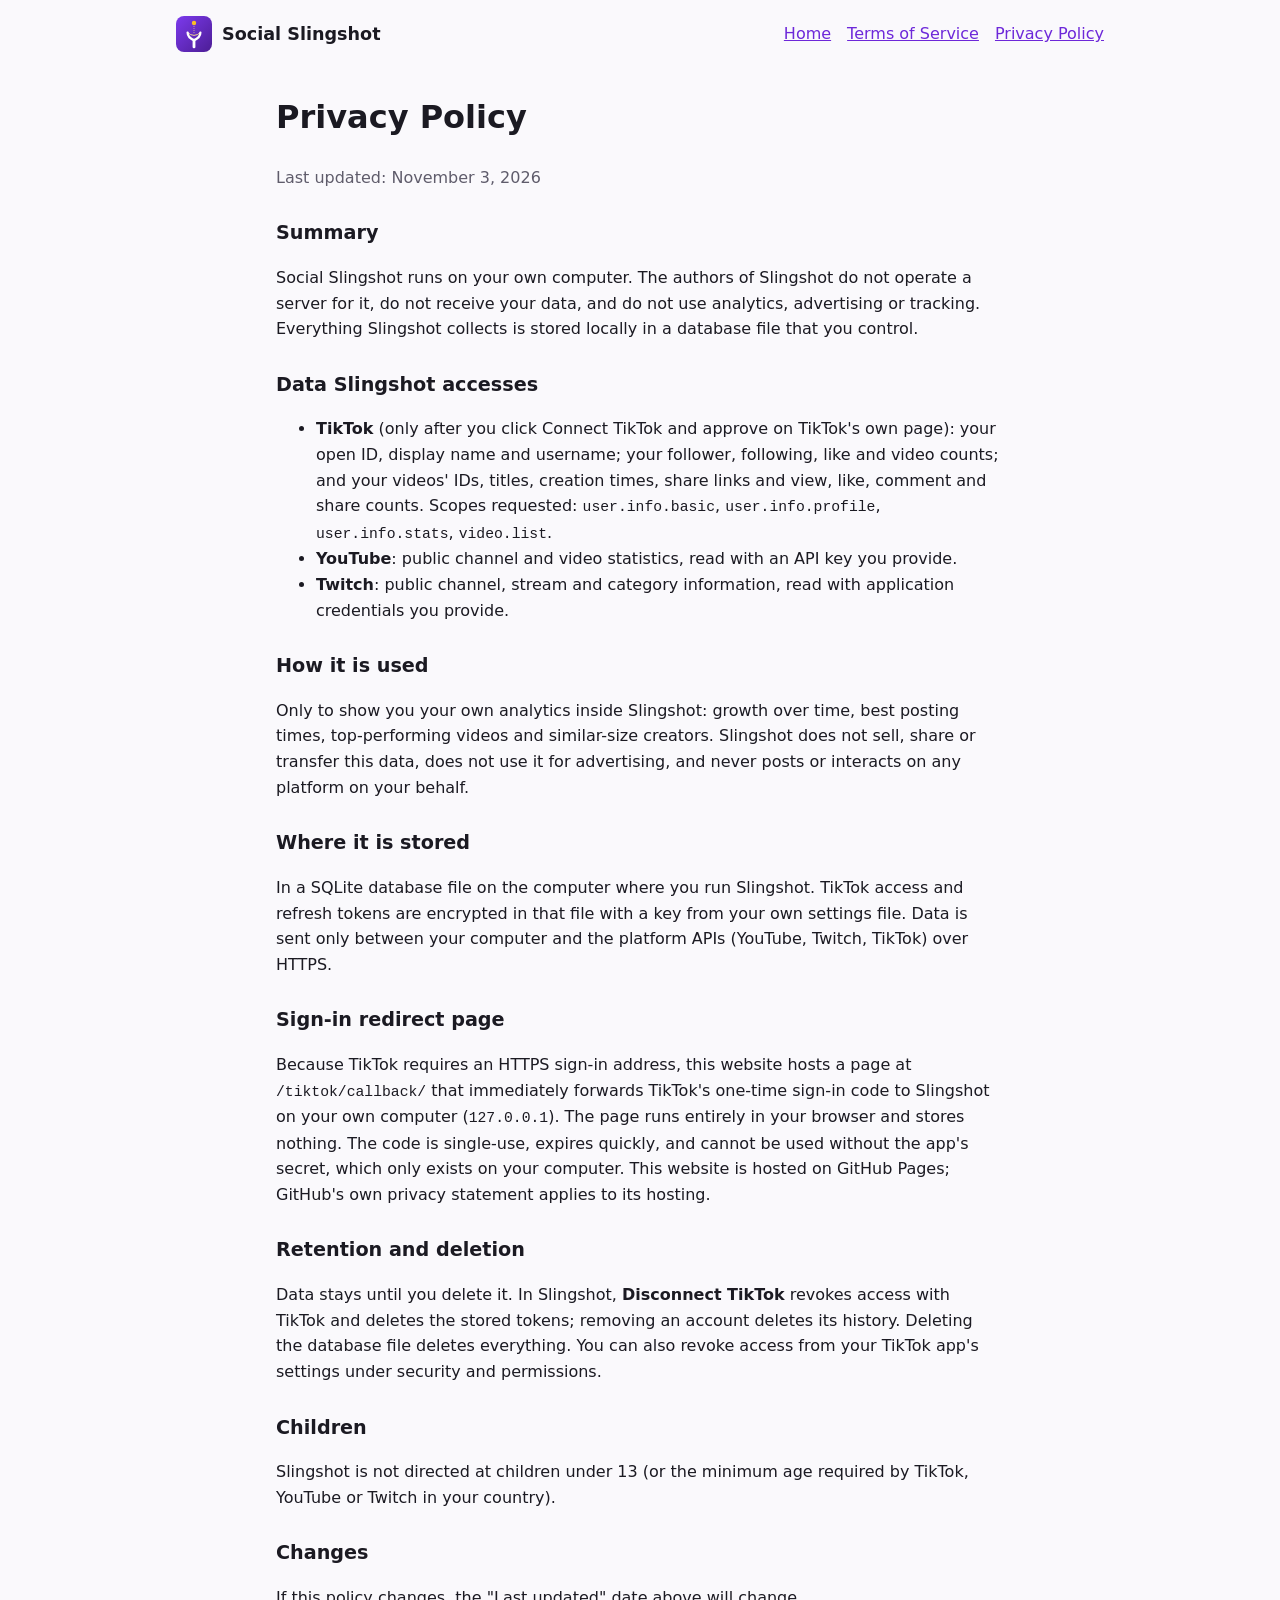
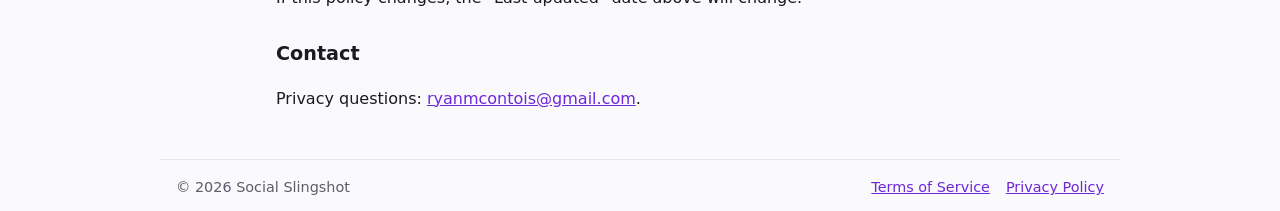
==== privacy.html @ f83065b2 "Social Slingshot website: home, terms, privacy, TikTok redirect page Co-Authored-By: Claude Opus 5.5" ====
<!doctype html>
<html lang="en">
<head>
  <meta charset="utf-8">
  <meta name="viewport" content="width=device-width, initial-scale=1">
  <title>Privacy Policy - Social Slingshot</title>
  <meta name="description" content="Privacy Policy for Social Slingshot.">
  <link rel="icon" href="assets/icon.svg" type="image/svg+xml">
  <link rel="stylesheet" href="assets/site.css">
</head>
<body>
<header>
  <a class="brand" href="./"><img src="assets/icon.svg" alt=""> Social Slingshot</a>
  <nav><a href="./">Home</a><a href="terms.html">Terms of Service</a><a href="privacy.html">Privacy Policy</a></nav>
</header>
<main class="doc">
  <h1>Privacy Policy</h1>
  <p class="muted">Last updated: November 3, 2026</p>

  <h2>Summary</h2>
  <p>Social Slingshot runs on your own computer. The authors of Slingshot do not operate a server for it, do not receive your data, and do not use analytics, advertising or tracking. Everything Slingshot collects is stored locally in a database file that you control.</p>

  <h2>Data Slingshot accesses</h2>
  <ul>
    <li><b>TikTok</b> (only after you click Connect TikTok and approve on TikTok's own page): your open ID, display name and username; your follower, following, like and video counts; and your videos' IDs, titles, creation times, share links and view, like, comment and share counts. Scopes requested: <code>user.info.basic</code>, <code>user.info.profile</code>, <code>user.info.stats</code>, <code>video.list</code>.</li>
    <li><b>YouTube</b>: public channel and video statistics, read with an API key you provide.</li>
    <li><b>Twitch</b>: public channel, stream and category information, read with application credentials you provide.</li>
  </ul>

  <h2>How it is used</h2>
  <p>Only to show you your own analytics inside Slingshot: growth over time, best posting times, top-performing videos and similar-size creators. Slingshot does not sell, share or transfer this data, does not use it for advertising, and never posts or interacts on any platform on your behalf.</p>

  <h2>Where it is stored</h2>
  <p>In a SQLite database file on the computer where you run Slingshot. TikTok access and refresh tokens are encrypted in that file with a key from your own settings file. Data is sent only between your computer and the platform APIs (YouTube, Twitch, TikTok) over HTTPS.</p>

  <h2>Sign-in redirect page</h2>
  <p>Because TikTok requires an HTTPS sign-in address, this website hosts a page at <code>/tiktok/callback/</code> that immediately forwards TikTok's one-time sign-in code to Slingshot on your own computer (<code>127.0.0.1</code>). The page runs entirely in your browser and stores nothing. The code is single-use, expires quickly, and cannot be used without the app's secret, which only exists on your computer. This website is hosted on GitHub Pages; GitHub's own privacy statement applies to its hosting.</p>

  <h2>Retention and deletion</h2>
  <p>Data stays until you delete it. In Slingshot, <b>Disconnect TikTok</b> revokes access with TikTok and deletes the stored tokens; removing an account deletes its history. Deleting the database file deletes everything. You can also revoke access from your TikTok app's settings under security and permissions.</p>

  <h2>Children</h2>
  <p>Slingshot is not directed at children under 13 (or the minimum age required by TikTok, YouTube or Twitch in your country).</p>

  <h2>Changes</h2>
  <p>If this policy changes, the "Last updated" date above will change.</p>

  <h2>Contact</h2>
  <p>Privacy questions: <a href="mailto:ryanmcontois@gmail.com">ryanmcontois@gmail.com</a>.</p>
</main>
<footer>
  <span>© 2026 Social Slingshot</span>
  <nav><a href="terms.html">Terms of Service</a><a href="privacy.html">Privacy Policy</a></nav>
</footer>
</body></html>
---- assets/site.css ----
:root { --bg:#faf9fc; --fg:#1b1a22; --muted:#5f5c6b; --line:#e6e3ee; --accent:#6d28d9; --card:#fff; }
@media (prefers-color-scheme: dark) { :root { --bg:#121018; --fg:#ebe9f2; --muted:#a29fb0; --line:#2b2836; --accent:#a78bfa; --card:#1a1722; } }
* { box-sizing: border-box; }
body { margin:0; font:16px/1.6 system-ui,-apple-system,"Segoe UI",sans-serif; background:var(--bg); color:var(--fg); }
a { color:var(--accent); }
header, footer { display:flex; flex-wrap:wrap; gap:16px; align-items:center; justify-content:space-between; max-width:960px; margin:0 auto; padding:16px; }
header .brand { display:flex; gap:10px; align-items:center; font-weight:700; text-decoration:none; color:var(--fg); font-size:1.1rem; }
header .brand img { width:36px; height:36px; border-radius:8px; }
header nav, footer nav { display:flex; gap:16px; flex-wrap:wrap; }
footer { color:var(--muted); font-size:.9rem; border-top:1px solid var(--line); margin-top:48px; }
main { max-width:960px; margin:0 auto; padding:0 16px; }
.hero { padding:32px 0 8px; }
.hero h1 { font-size:clamp(1.8rem,4vw,2.6rem); line-height:1.2; margin:0 0 12px; }
.hero p { color:var(--muted); font-size:1.1rem; max-width:680px; }
.shot { width:100%; border:1px solid var(--line); border-radius:12px; margin:24px 0; }
.grid { display:grid; grid-template-columns:repeat(auto-fit,minmax(250px,1fr)); gap:16px; }
.card { background:var(--card); border:1px solid var(--line); border-radius:12px; padding:18px; }
.card h3 { margin:0 0 6px; font-size:1.05rem; }
.card p { margin:0; color:var(--muted); }
.doc { max-width:760px; }
.doc h1 { margin-top:24px; }
.doc h2 { margin-top:28px; font-size:1.2rem; }
.muted { color:var(--muted); }
code { font-size:.92em; }
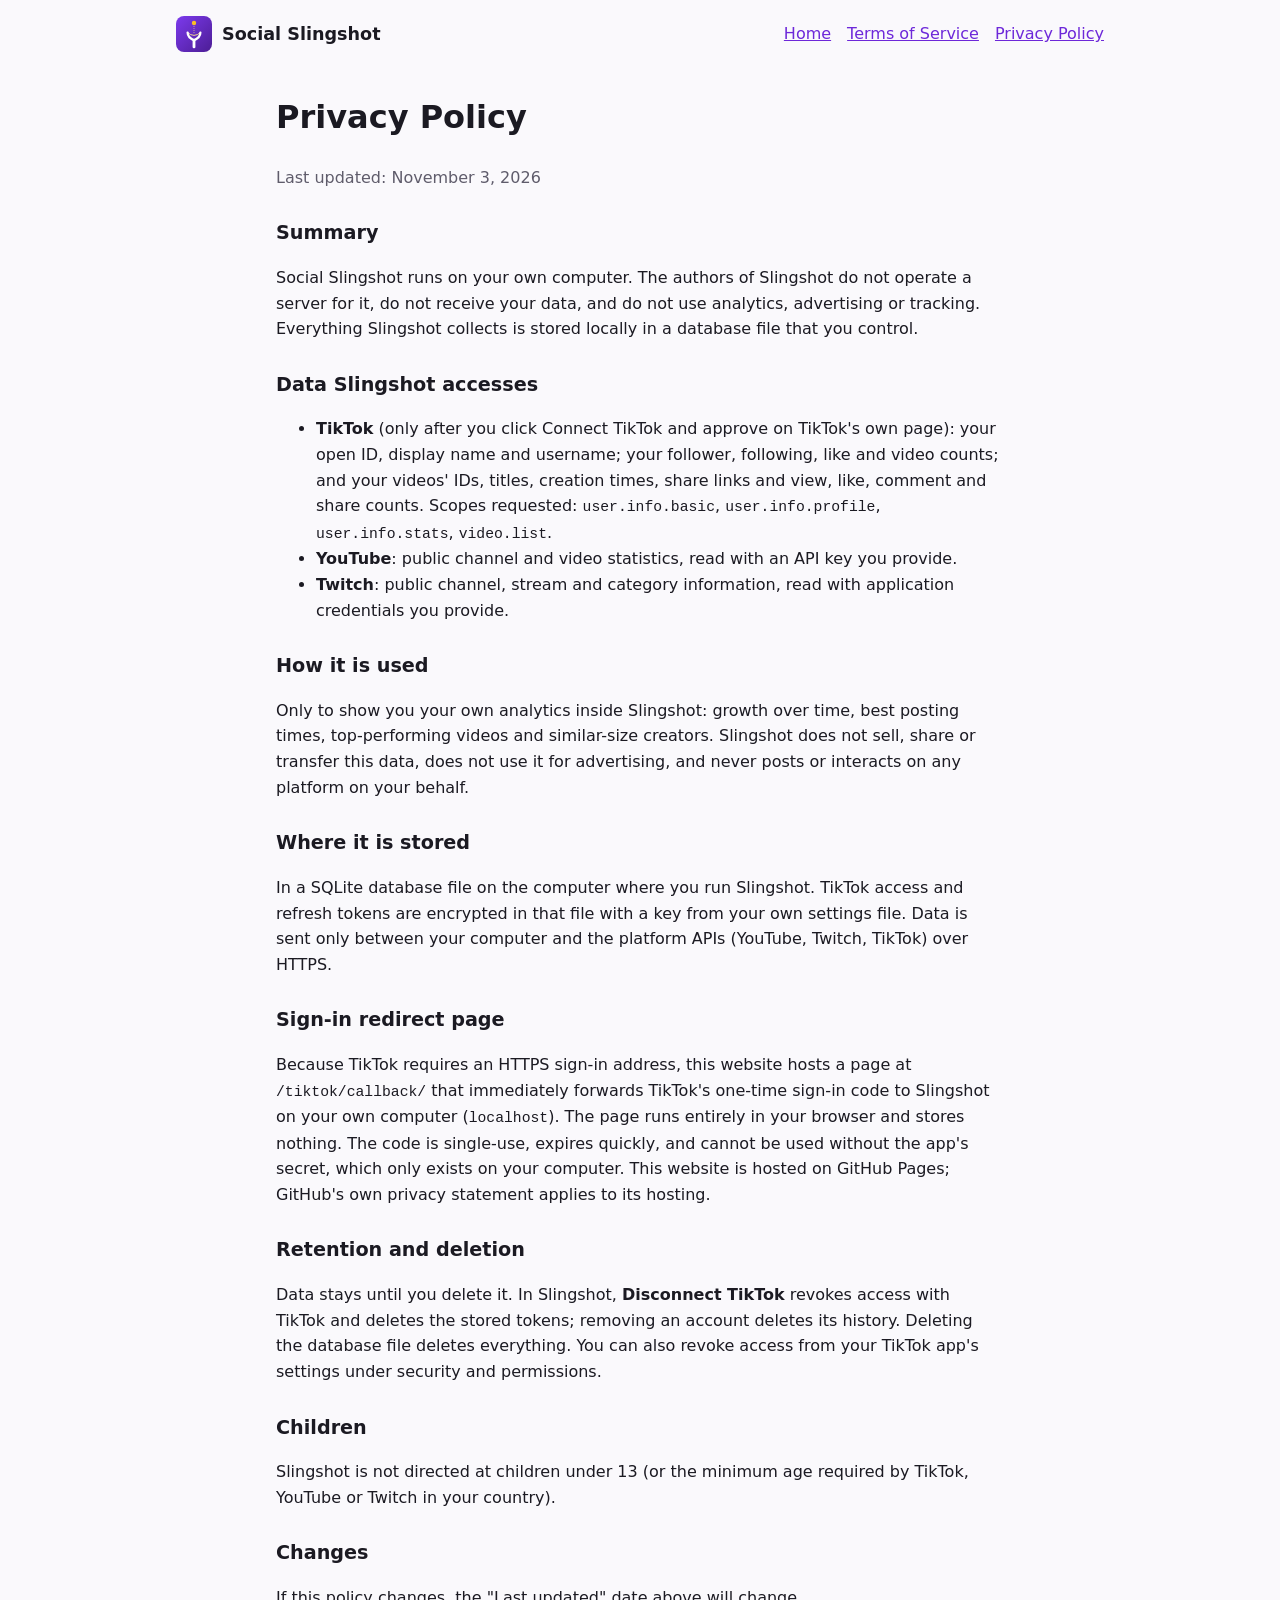
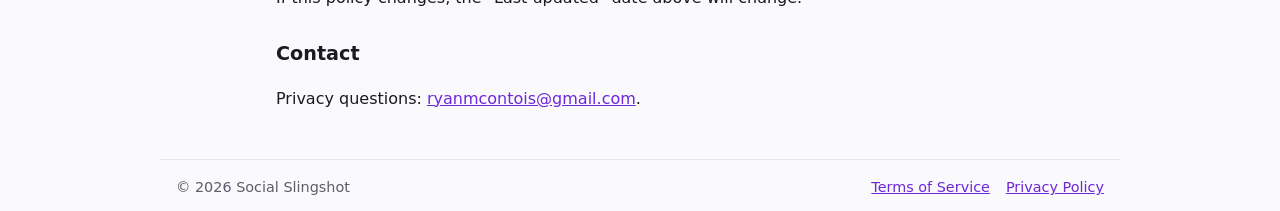
==== commit 0ec9f1a2: "Forward TikTok sign-in to localhost instead of 127.0.0.1 Slingshot now standardizes on http://localh" ====
--- a/privacy.html
+++ b/privacy.html
@@ -34,7 +34,7 @@
   <p>In a SQLite database file on the computer where you run Slingshot. TikTok access and refresh tokens are encrypted in that file with a key from your own settings file. Data is sent only between your computer and the platform APIs (YouTube, Twitch, TikTok) over HTTPS.</p>
 
   <h2>Sign-in redirect page</h2>
-  <p>Because TikTok requires an HTTPS sign-in address, this website hosts a page at <code>/tiktok/callback/</code> that immediately forwards TikTok's one-time sign-in code to Slingshot on your own computer (<code>127.0.0.1</code>). The page runs entirely in your browser and stores nothing. The code is single-use, expires quickly, and cannot be used without the app's secret, which only exists on your computer. This website is hosted on GitHub Pages; GitHub's own privacy statement applies to its hosting.</p>
+  <p>Because TikTok requires an HTTPS sign-in address, this website hosts a page at <code>/tiktok/callback/</code> that immediately forwards TikTok's one-time sign-in code to Slingshot on your own computer (<code>localhost</code>). The page runs entirely in your browser and stores nothing. The code is single-use, expires quickly, and cannot be used without the app's secret, which only exists on your computer. This website is hosted on GitHub Pages; GitHub's own privacy statement applies to its hosting.</p>
 
   <h2>Retention and deletion</h2>
   <p>Data stays until you delete it. In Slingshot, <b>Disconnect TikTok</b> revokes access with TikTok and deletes the stored tokens; removing an account deletes its history. Deleting the database file deletes everything. You can also revoke access from your TikTok app's settings under security and permissions.</p>
